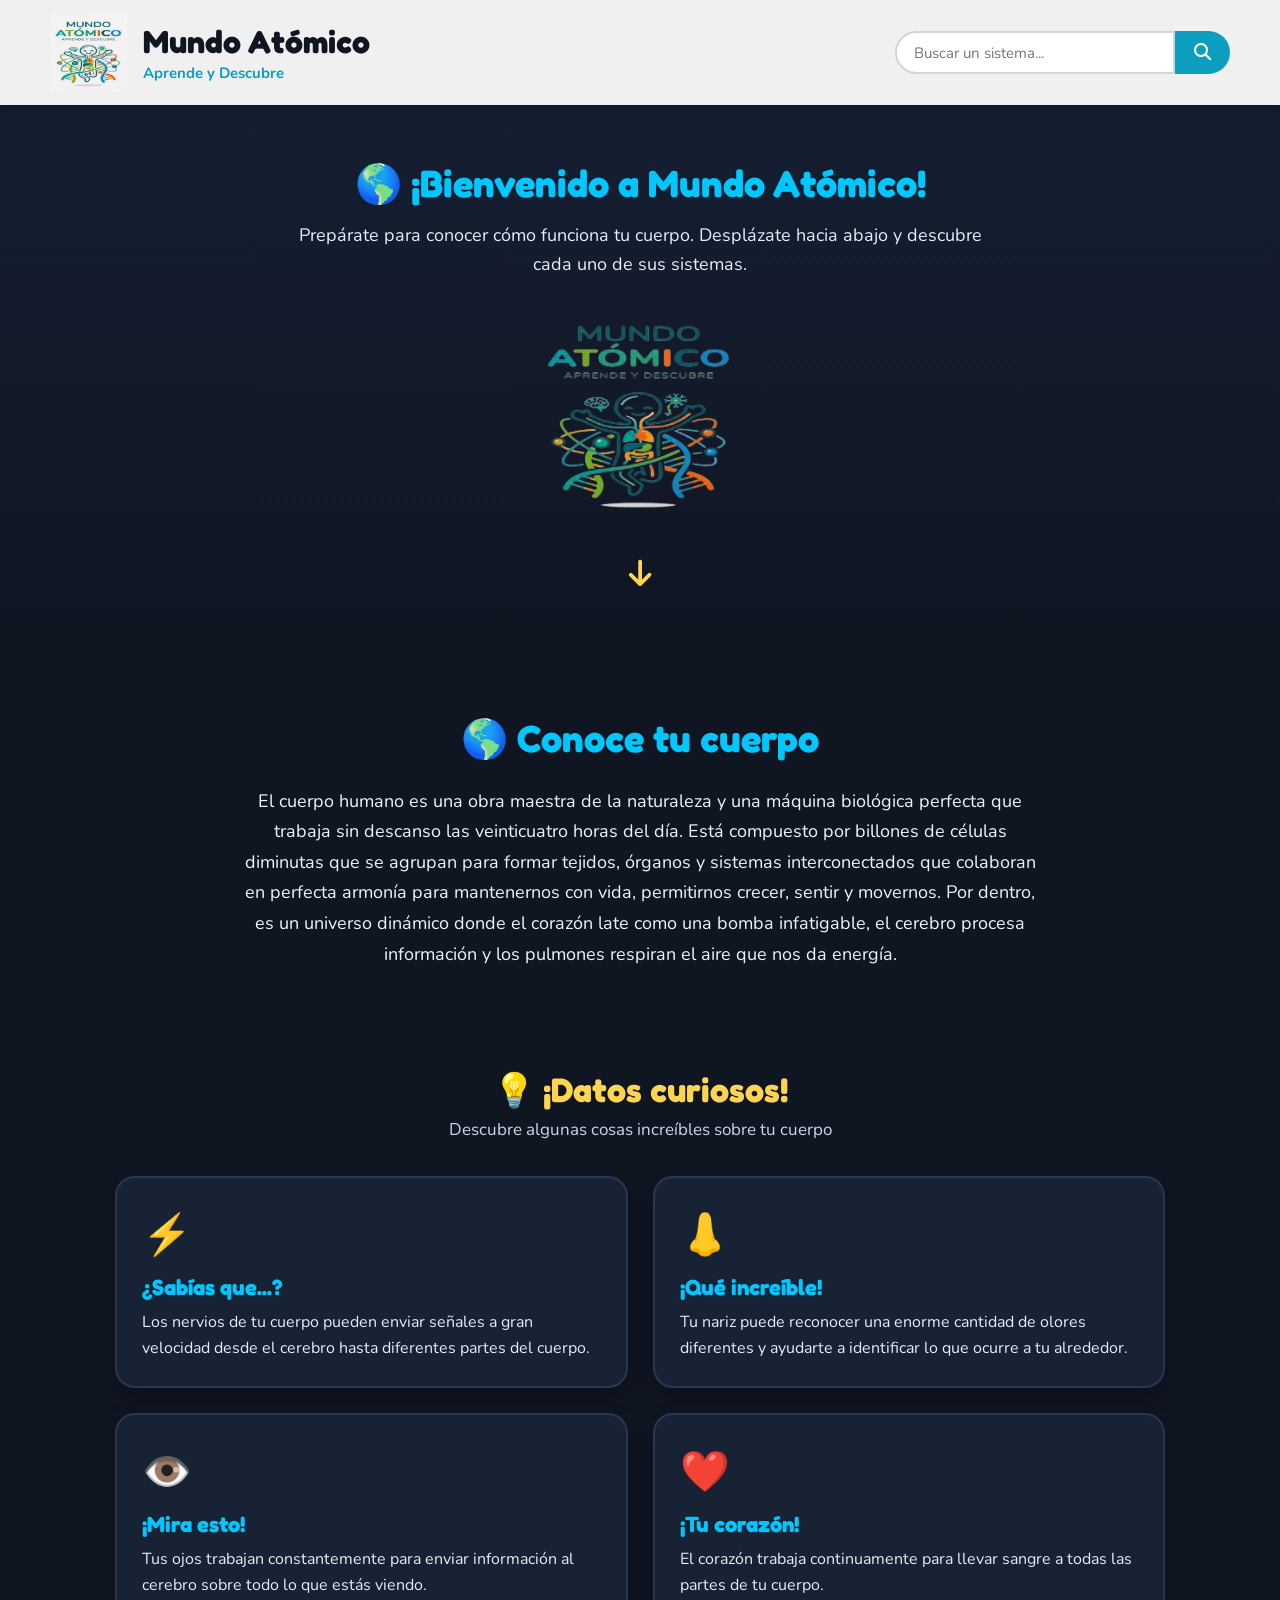
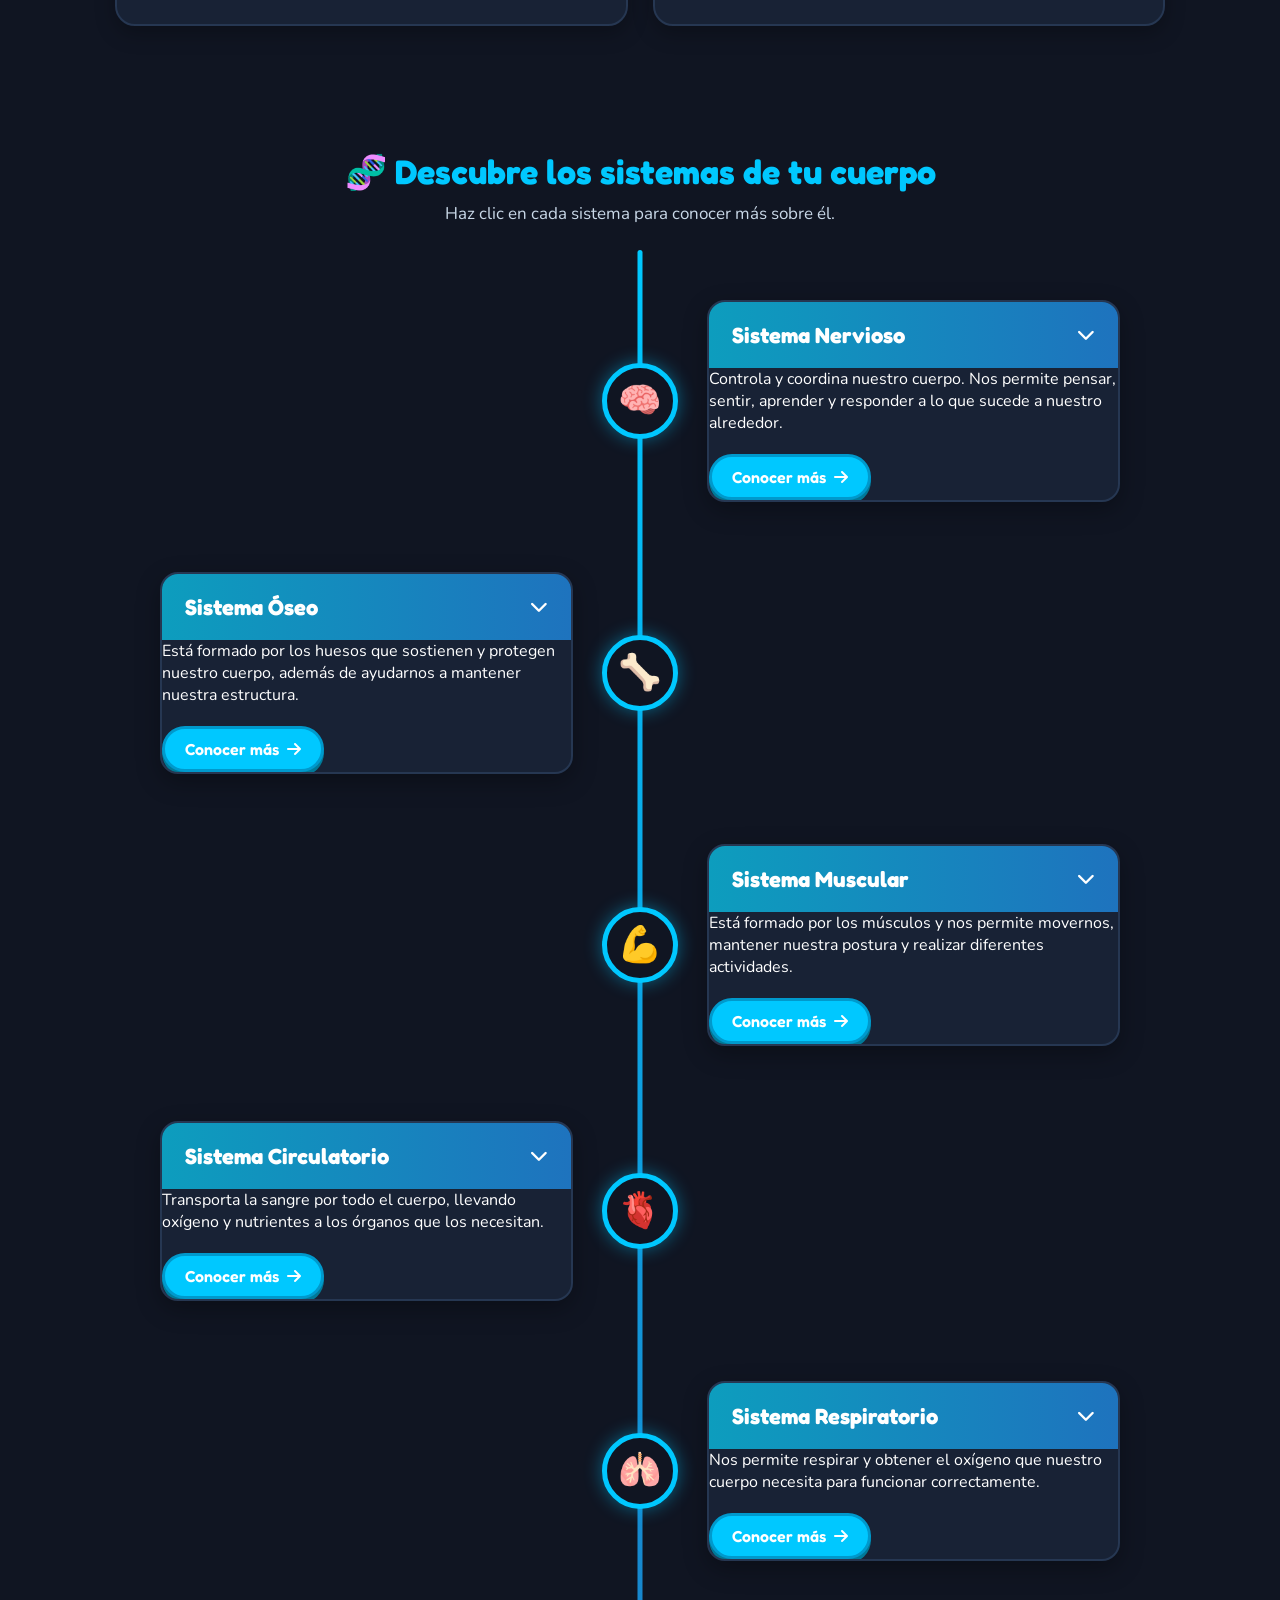
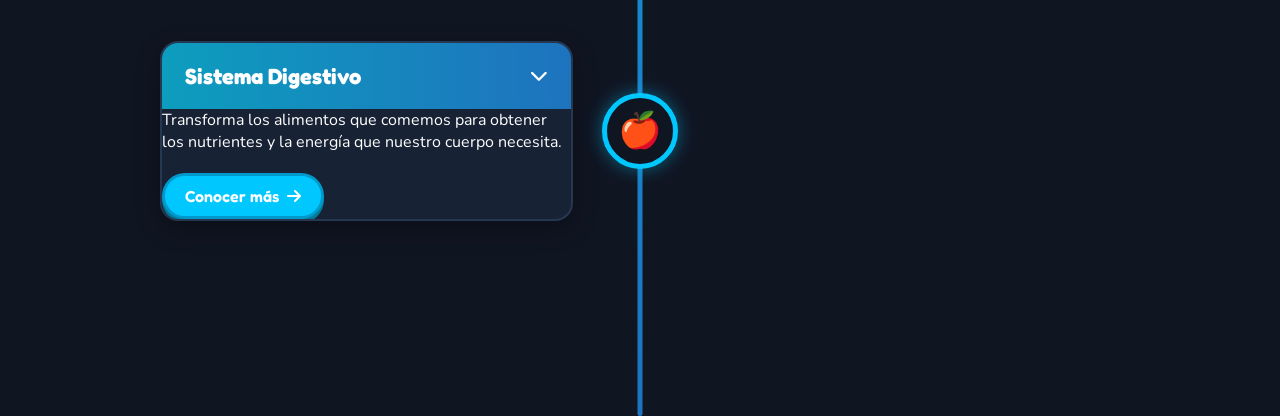
==== index.html @ d59345c0 "Add files via upload" ====
<!DOCTYPE html>
<html lang="es">

<head>

    <meta charset="UTF-8">

    <meta name="viewport" content="width=device-width, initial-scale=1.0">

    <title>Mundo Atómico</title>

    <link rel="stylesheet" href="index.css">

    <!-- Font Awesome -->
    <link rel="stylesheet"
        href="https://cdnjs.cloudflare.com/ajax/libs/font-awesome/6.5.2/css/all.min.css">

    <!-- Fuentes infantiles -->
    <link rel="preconnect" href="https://fonts.googleapis.com">
    <link rel="preconnect" href="https://fonts.gstatic.com" crossorigin>

    <link href="https://fonts.googleapis.com/css2?family=Fredoka:wght@400;500;600;700&family=Nunito:wght@400;500;600;700;800&display=swap"
        rel="stylesheet">

</head>


<body>


<!-- ================================================= -->
<!--                    HEADER                         -->
<!-- ================================================= -->

<header>

    <!-- Logo + título -->

    <div class="logo">

        <img
            src="Imagenes/Mundo Atomico Logo.jpeg"
            alt="Logo de Mundo Atómico"
        >

        <div class="titulo">

            <h1>Mundo Atómico</h1>

            <p>Aprende y Descubre</p>

        </div>

    </div>


    <!-- Buscador -->

    <div class="buscador">

        <input
            type="text"
            id="buscar"
            placeholder="Buscar un sistema..."
            onkeypress="if(event.key === 'Enter') buscarSistema()"
        >

        <button onclick="buscarSistema()">

            <i class="fa-solid fa-magnifying-glass"></i>

        </button>

    </div>

</header>



<!-- ================================= -->
<!--          BIENVENIDA               -->
<!-- ================================= -->

<section class="bienvenida">

    <h2>🌎 ¡Bienvenido a Mundo Atómico!</h2>

    <p>

        Prepárate para conocer cómo funciona tu cuerpo.
        Desplázate hacia abajo y descubre cada uno de sus sistemas.

    </p>


    <!-- Imagen de bienvenida -->

    <img
        src="Imagenes/Mundo_Atomico_Logo.png"
        alt="Ilustración del cuerpo humano"
        class="imagen-bienvenida"
    >


    <!-- Flecha -->

    <div class="flecha">

        <i class="fa-solid fa-arrow-down"></i>

    </div>

</section>



<!-- ================================================= -->
<!--                  DESCRIPCIÓN                      -->
<!-- ================================================= -->

<section class="descripcion">

    <h2>🌎 Conoce tu cuerpo</h2>

    <p>

        El cuerpo humano es una obra maestra de la naturaleza y una
        máquina biológica perfecta que trabaja sin descanso las
        veinticuatro horas del día.

        Está compuesto por billones de células diminutas que se agrupan
        para formar tejidos, órganos y sistemas interconectados que
        colaboran en perfecta armonía para mantenernos con vida,
        permitirnos crecer, sentir y movernos.

        Por dentro, es un universo dinámico donde el corazón late como
        una bomba infatigable, el cerebro procesa información y los
        pulmones respiran el aire que nos da energía.

    </p>

</section>



<!-- ================================================= -->
<!--                DATOS CURIOSOS                    -->
<!-- ================================================= -->

<section class="datos-curiosos">

    <h2>💡 ¡Datos curiosos!</h2>

    <p class="subtitulo-curiosidades">

        Descubre algunas cosas increíbles sobre tu cuerpo

    </p>


    <div class="contenedor-datos">


        <!-- DATO 1 -->

        <div class="dato">

            <div class="icono-dato">
                ⚡
            </div>

            <h3>¿Sabías que...?</h3>

            <p>

                Los nervios de tu cuerpo pueden enviar señales
                a gran velocidad desde el cerebro hasta diferentes
                partes del cuerpo.

            </p>

        </div>



        <!-- DATO 2 -->

        <div class="dato">

            <div class="icono-dato">
                👃
            </div>

            <h3>¡Qué increíble!</h3>

            <p>

                Tu nariz puede reconocer una enorme cantidad
                de olores diferentes y ayudarte a identificar
                lo que ocurre a tu alrededor.

            </p>

        </div>



        <!-- DATO 3 -->

        <div class="dato">

            <div class="icono-dato">
                👁️
            </div>

            <h3>¡Mira esto!</h3>

            <p>

                Tus ojos trabajan constantemente para enviar
                información al cerebro sobre todo lo que estás viendo.

            </p>

        </div>



        <!-- DATO 4 -->

        <div class="dato">

            <div class="icono-dato">
                ❤️
            </div>

            <h3>¡Tu corazón!</h3>

            <p>

                El corazón trabaja continuamente para llevar
                sangre a todas las partes de tu cuerpo.

            </p>

        </div>


    </div>

</section>



<!-- ================================================= -->
<!--                  LÍNEA DE TIEMPO                 -->
<!-- ================================================= -->

<section class="seccion-sistemas">

    <h2>🧬 Descubre los sistemas de tu cuerpo</h2>

    <p>

        Haz clic en cada sistema para conocer más sobre él.

    </p>

</section>



<main class="linea-tiempo">


    <!-- ================================================= -->
    <!--                 SISTEMA NERVIOSO                  -->
    <!-- ================================================= -->

    <section class="sistema">

        <div class="punto">

            🧠

        </div>


        <div class="tarjeta" onclick="expandirSistema(this)">

            <div class="encabezado">

                <h2>Sistema Nervioso</h2>

                <i class="fa-solid fa-chevron-down"></i>

            </div>


            <!-- ÚNICAMENTE DESCRIPCIÓN + BOTÓN -->

            <div class="contenido">

                <p>

                    Controla y coordina nuestro cuerpo.
                    Nos permite pensar, sentir, aprender y responder
                    a lo que sucede a nuestro alrededor.

                </p>


                <a
                    href="nervioso.html"
                    class="boton-sistema"
                    onclick="event.stopPropagation()"
                >

                    Conocer más

                    <i class="fa-solid fa-arrow-right"></i>

                </a>

            </div>

        </div>

    </section>



    <!-- ================================================= -->
    <!--                   SISTEMA ÓSEO                   -->
    <!-- ================================================= -->

    <section class="sistema">

        <div class="punto">

            🦴

        </div>


        <div class="tarjeta" onclick="expandirSistema(this)">

            <div class="encabezado">

                <h2>Sistema Óseo</h2>

                <i class="fa-solid fa-chevron-down"></i>

            </div>


            <!-- ÚNICAMENTE DESCRIPCIÓN + BOTÓN -->

            <div class="contenido">

                <p>

                    Está formado por los huesos que sostienen y protegen
                     nuestro cuerpo, además de ayudarnos a mantener nuestra estructura.

                </p>


                <a
                    href="oseo.html"
                    class="boton-sistema"
                    onclick="event.stopPropagation()"
                >

                    Conocer más

                    <i class="fa-solid fa-arrow-right"></i>

                </a>

            </div>

        </div>

    </section>



    <!-- ================================================= -->
    <!--                 SISTEMA MUSCULAR                 -->
    <!-- ================================================= -->

    <section class="sistema">

        <div class="punto">

            💪

        </div>


        <div class="tarjeta" onclick="expandirSistema(this)">

            <div class="encabezado">

                <h2>Sistema Muscular</h2>

                <i class="fa-solid fa-chevron-down"></i>

            </div>


            <!-- ÚNICAMENTE DESCRIPCIÓN + BOTÓN -->

            <div class="contenido">

                <p>

                    Está formado por los músculos y nos permite movernos, 
                    mantener nuestra postura y realizar diferentes actividades.

                </p>


                <a
                    href="muscular.html"
                    class="boton-sistema"
                    onclick="event.stopPropagation()"
                >

                    Conocer más

                    <i class="fa-solid fa-arrow-right"></i>

                </a>

            </div>

        </div>

    </section>



    <!-- ================================================= -->
    <!--                 SISTEMA CIRCULATORIO             -->
    <!-- ================================================= -->

    <section class="sistema">

        <div class="punto">

            🫀

        </div>


        <div class="tarjeta" onclick="expandirSistema(this)">

            <div class="encabezado">

                <h2>Sistema Circulatorio</h2>

                <i class="fa-solid fa-chevron-down"></i>

            </div>


            <!-- ÚNICAMENTE DESCRIPCIÓN + BOTÓN -->

            <div class="contenido">

                <p>

                    Transporta la sangre por todo el cuerpo, 
                    llevando oxígeno y nutrientes a los órganos que los necesitan.

                </p>


                <a
                    href="circulatorio.html"
                    class="boton-sistema"
                    onclick="event.stopPropagation()"
                >

                    Conocer más

                    <i class="fa-solid fa-arrow-right"></i>

                </a>

            </div>

        </div>

    </section>



    <!-- ================================================= -->
    <!--                 SISTEMA RESPIRATORIO              -->
    <!-- ================================================= -->

    <section class="sistema">

        <div class="punto">

            🫁

        </div>


        <div class="tarjeta" onclick="expandirSistema(this)">

            <div class="encabezado">

                <h2>Sistema Respiratorio</h2>

                <i class="fa-solid fa-chevron-down"></i>

            </div>


            <!-- ÚNICAMENTE DESCRIPCIÓN + BOTÓN -->

            <div class="contenido">

                <p>

                    Nos permite respirar y obtener el oxígeno
                    que nuestro cuerpo necesita para funcionar
                    correctamente.

                </p>


                <a
                    href="respiratorio.html"
                    class="boton-sistema"
                    onclick="event.stopPropagation()"
                >

                    Conocer más

                    <i class="fa-solid fa-arrow-right"></i>

                </a>

            </div>

        </div>

    </section>



    <!-- ================================================= -->
    <!--                  SISTEMA DIGESTIVO                -->
    <!-- ================================================= -->

    <section class="sistema">

        <div class="punto">

            🍎

        </div>


        <div class="tarjeta" onclick="expandirSistema(this)">

            <div class="encabezado">

                <h2>Sistema Digestivo</h2>

                <i class="fa-solid fa-chevron-down"></i>

            </div>


            <!-- ÚNICAMENTE DESCRIPCIÓN + BOTÓN -->

            <div class="contenido">

                <p>

                    Transforma los alimentos que comemos para obtener
                    los nutrientes y la energía que nuestro cuerpo necesita.

                </p>


                <a
                    href="digestivo.html"
                    class="boton-sistema"
                    onclick="event.stopPropagation()"
                >

                    Conocer más

                    <i class="fa-solid fa-arrow-right"></i>

                </a>

            </div>

        </div>

    </section>


</main>



<!-- ================================================= -->
<!--                  JAVASCRIPT                      -->
<!-- ================================================= -->

<script src="Expandir.js"></script>

<script src="Buscador.js"></script>


</body>

</html>
---- index.css ----
/* =========================================
        CONFIGURACIÓN GENERAL
========================================= */

*{
    margin: 0;
    padding: 0;
    box-sizing: border-box;

    font-family: 'Nunito', sans-serif;
}


html{
    scroll-behavior: smooth;
}


body{

    background: #101522;

    color: white;

}


/* =========================================
                HEADER
========================================= */

header{

    width: 100%;

    height: 105px;

    background: #F0F0F0;

    display: flex;

    align-items: center;

    justify-content: space-between;

    padding: 10px 50px;

    box-shadow:
        0 4px 18px rgba(0,0,0,.3);

    position: sticky;

    top: 0;

    z-index: 1000;

}


/* =========================================
             LOGO + TÍTULO
========================================= */

.logo{

    display: flex;

    align-items: center;

}


.logo img{

    width: 78px;

    height: 78px;

    object-fit: contain;

    margin-right: 15px;

}


.titulo h1{

    font-family: 'Fredoka', sans-serif;

    color: #101522;

    font-size: 32px;

}


.titulo p{

    font-family: 'Nunito', sans-serif;

    color: #0D9DBE;

    font-size: 15px;

    font-weight: 700;

    margin-top: 2px;

}


/* =========================================
                BUSCADOR
========================================= */

.buscador{

    display: flex;

    align-items: center;

}


.buscador input{

    width: 280px;

    height: 43px;

    border: 2px solid #D5D5D5;

    outline: none;

    padding: 0 17px;

    font-size: 15px;

    border-radius: 25px 0 0 25px;

    font-family: 'Nunito', sans-serif;

}


.buscador input:focus{

    border-color: #0D9DBE;

}


.buscador button{

    width: 55px;

    height: 43px;

    border: none;

    background: #0D9DBE;

    color: white;

    font-size: 17px;

    border-radius: 0 25px 25px 0;

    cursor: pointer;

    transition: .3s;

}


.buscador button:hover{

    background: #1E73BE;

}


/* =========================================
               DESCRIPCIÓN
========================================= */

.descripcion{

    max-width: 950px;

    margin: 0 auto;

    padding: 75px 25px 55px;

    text-align: center;

}


.descripcion h2{

    font-family: 'Fredoka', sans-serif;

    color: #00C8FF;

    font-size: 38px;

    margin-bottom: 25px;

}


.descripcion p{

    max-width: 800px;

    margin: 0 auto 15px;

    color: #E8F7FF;

    font-size: 18px;

    line-height: 1.7;

}

/* =========================================
              BIENVENIDA
========================================= */

.bienvenida{

    text-align: center;

    padding: 55px 20px 45px;

    background: linear-gradient(
        180deg,
        #151F32,
        #101522
    );

}


.bienvenida h2{

    font-family: 'Fredoka', sans-serif;

    color: #00C8FF;

    font-size: 38px;

    margin-bottom: 15px;

}


.bienvenida p{

    max-width: 700px;

    margin: 0 auto;

    color: #E5EDF5;

    font-size: 18px;

    line-height: 1.6;

}

.imagen-bienvenida{

    display: block;

    width: 280px;
    height: 220px;

    object-fit: contain;

    margin: 25px auto 10px;

    border-radius: 20px;

    transition: .3s;
}


.imagen-bienvenida:hover{

    transform: scale(1.05);

}


/* Flecha */

.flecha{

    margin-top: 30px;

    color: #FFD54F;

    font-size: 30px;

    animation: bajarFlecha 1.5s infinite;

}


@keyframes bajarFlecha{

    0%{

        transform: translateY(0);

        opacity: 1;

    }

    50%{

        transform: translateY(12px);

        opacity: .6;

    }

    100%{

        transform: translateY(0);

        opacity: 1;

    }

}

/* =========================================
             DATOS CURIOSOS
========================================= */

.datos-curiosos{

    max-width: 1100px;

    margin: 0 auto;

    padding: 30px 25px 80px;

    text-align: center;

}


.datos-curiosos h2{

    font-family: 'Fredoka', sans-serif;

    font-size: 34px;

    color: #FFD54F;

}


.subtitulo-curiosidades{

    color: #C9D8E8;

    font-size: 17px;

    margin-top: 8px;

    margin-bottom: 35px;

}


/* =========================================
            CONTENEDOR DATOS
========================================= */

.contenedor-datos{

    display: grid;

    grid-template-columns: repeat(2, 1fr);

    gap: 25px;

}


/* =========================================
                DATO
========================================= */

.dato{

    position: relative;

    background: #182235;

    border: 2px solid #263752;

    border-radius: 20px;

    padding: 30px 25px 25px;

    text-align: left;

    box-shadow:
        0 8px 20px rgba(0,0,0,.25);

    transition: .3s;

}


.dato:hover{

    transform: translateY(-7px);

    border-color: #00C8FF;

    box-shadow:
        0 12px 25px rgba(0,200,255,.18);

}


/* =========================================
              ICONO DEL DATO
========================================= */

.icono-dato{

    font-size: 40px;

    margin-bottom: 12px;

}


.dato h3{

    font-family: 'Fredoka', sans-serif;

    color: #00C8FF;

    font-size: 22px;

    margin-bottom: 10px;

}


.dato p{

    color: #E5EDF5;

    line-height: 1.6;

    font-size: 16px;

}


/* =========================================
           PRESENTACIÓN SISTEMAS
========================================= */

.seccion-sistemas{

    text-align: center;

    padding: 45px 20px 25px;

}


.seccion-sistemas h2{

    font-family: 'Fredoka', sans-serif;

    color: #00C8FF;

    font-size: 34px;

    margin-bottom: 10px;

}


.seccion-sistemas p{

    color: #C9D8E8;

    font-size: 17px;

}


/* =========================================
             LÍNEA DE TIEMPO
========================================= */

.linea-tiempo{

    position: relative;

    width: 100%;

    max-width: 1000px;

    margin: auto;

    padding: 50px 20px 120px;

}


/* Línea central */

.linea-tiempo::before{

    content: "";

    position: absolute;

    top: 0;

    bottom: 0;

    left: 50%;

    width: 5px;

    background: linear-gradient(
        #00C8FF,
        #1E73BE
    );

    transform: translateX(-50%);

    border-radius: 10px;

}


/* =========================================
                 SISTEMA
========================================= */

.sistema{

    position: relative;

    width: 100%;

    min-height: 190px;

    display: flex;

    align-items: center;

    margin-bottom: 70px;

}


/* =========================================
                 PUNTO
========================================= */

.punto{

    position: absolute;

    left: 50%;

    transform: translateX(-50%);

    width: 76px;

    height: 76px;

    background: #101522;

    border: 5px solid #00C8FF;

    border-radius: 50%;

    display: flex;

    justify-content: center;

    align-items: center;

    font-size: 35px;

    z-index: 5;

    box-shadow:
        0 0 18px rgba(0,200,255,.45);

    transition: .3s;

}


.punto:hover{

    transform:
        translateX(-50%)
        scale(1.12);

}


/* =========================================
                 TARJETAS
========================================= */

.tarjeta{

    width: 43%;

    margin-left: auto;

    background: #182235;

    border: 2px solid #263752;

    border-radius: 18px;

    overflow: hidden;

    cursor: pointer;

    box-shadow:
        0 8px 25px rgba(0,0,0,.3);

    transition: .35s;

}


.sistema:nth-child(even) .tarjeta{

    margin-left: 0;

    margin-right: auto;

}


.tarjeta:hover{

    transform: scale(1.04);

    border-color: #00C8FF;

    box-shadow:
        0 10px 30px rgba(0,200,255,.2);

}


/* =========================================
              ENCABEZADO TARJETA
========================================= */

.encabezado{

    display: flex;

    align-items: center;

    justify-content: space-between;

    padding: 20px 23px;

    background: linear-gradient(
        90deg,
        #0D9DBE,
        #1E73BE
    );

    color: white;

}


.encabezado h2{

    font-family: 'Fredoka', sans-serif;

    font-size: 22px;

}


.encabezado i{

    font-size: 18px;

    transition: .3s;

}


.tarjeta:hover .encabezado i{

    transform: translate(3px,-3px);

}


/* =========================================
              VISTA PREVIA
========================================= */

.vista-previa{

    padding: 22px;

}


.vista-previa p{

    color: #E5EDF5;

    line-height: 1.6;

    margin-bottom: 15px;

}


.vista-previa span{

    color: #00C8FF;

    font-size: 14px;

    font-weight: 800;

}


/* =========================================
                  MODAL
========================================= */

.modal{

    position: fixed;

    top: 0;

    left: 0;

    width: 100%;

    height: 100%;

    background: rgba(0,0,0,.75);

    display: flex;

    justify-content: center;

    align-items: center;

    padding: 25px;

    opacity: 0;

    visibility: hidden;

    transition:
        opacity .3s ease,
        visibility .3s ease;

    z-index: 2000;

}


.modal.activo{

    opacity: 1;

    visibility: visible;

}


/* =========================================
             CONTENIDO MODAL
========================================= */

.modal-contenido{

    position: relative;

    width: 90%;

    max-width: 900px;

    max-height: 90vh;

    background: #182235;

    border: 2px solid #00C8FF;

    border-radius: 22px;

    overflow-y: auto;

    box-shadow:
        0 20px 70px rgba(0,0,0,.6);

    transform: scale(.8);

    transition: transform .3s ease;

}


.modal.activo .modal-contenido{

    transform: scale(1);

}


/* =========================================
              TÍTULO MODAL
========================================= */

.modal-titulo{

    display: flex;

    align-items: center;

    gap: 15px;

    padding: 23px 30px;

    background: linear-gradient(
        90deg,
        #0D9DBE,
        #1E73BE
    );

    color: white;

    position: sticky;

    top: 0;

    z-index: 2;

}


.modal-icono{

    font-size: 38px;

}


.modal-titulo h2{

    font-family: 'Fredoka', sans-serif;

    font-size: 28px;

}


/* =========================================
                CERRAR
========================================= */

.cerrar{

    position: absolute;

    right: 18px;

    top: 16px;

    width: 40px;

    height: 40px;

    border: none;

    border-radius: 50%;

    background: rgba(255,255,255,.18);

    color: white;

    font-size: 19px;

    cursor: pointer;

    z-index: 5;

    transition: .3s;

}


.cerrar:hover{

    background: rgba(255,255,255,.35);

    transform: rotate(90deg);

}


/* =========================================
              CUERPO MODAL
========================================= */

.modal-cuerpo{

    padding: 30px;

}


.modal-cuerpo h3{

    font-family: 'Fredoka', sans-serif;

    color: #00C8FF;

    font-size: 23px;

    margin-bottom: 12px;

}


.modal-cuerpo p{

    color: #E5EDF5;

    font-size: 17px;

    line-height: 1.7;

    margin-bottom: 25px;

}


/* =========================================
                  IMAGEN
========================================= */

.imagen-sistema{

    width: 100%;

    min-height: 230px;

    background: #101522;

    border: 2px dashed #31506D;

    border-radius: 15px;

    display: flex;

    justify-content: center;

    align-items: center;

    margin: 20px 0 30px;

    color: #00C8FF;

    font-size: 18px;

    font-weight: 700;

}


.imagen-sistema img{

    max-width: 100%;

    max-height: 400px;

    object-fit: contain;

    border-radius: 12px;

}


/* =========================================
                   VIDEO
========================================= */

.video-sistema{

    width: 100%;

    min-height: 280px;

    background: #101522;

    border: 2px dashed #31506D;

    border-radius: 15px;

    display: flex;

    justify-content: center;

    align-items: center;

    margin: 20px 0 30px;

    color: #00C8FF;

    font-size: 18px;

    font-weight: 700;

    overflow: hidden;

}


.video-sistema video{

    width: 100%;

    max-height: 500px;

    border-radius: 15px;

}


/* =========================================
                   JUEGO
========================================= */

.juego-sistema{

    width: 100%;

    min-height: 180px;

    background: #101522;

    border: 2px dashed #31506D;

    border-radius: 15px;

    display: flex;

    justify-content: center;

    align-items: center;

    margin: 20px 0 30px;

    color: #FFD54F;

    font-size: 20px;

    font-weight: 700;

}


/* =========================================
                  BOTÓN
========================================= */

.boton{

    width: 100%;

    padding: 16px;

    border: none;

    border-radius: 30px;

    background: #0D9DBE;

    color: white;

    font-size: 17px;

    font-family: 'Fredoka', sans-serif;

    cursor: pointer;

    transition: .3s;

}


.boton:hover{

    background: #1E73BE;

    transform: translateY(-2px);

}


/* =========================================
                 RESPONSIVE
========================================= */

@media(max-width: 800px){

    header{

        height: auto;

        min-height: 100px;

        padding: 12px 20px;

        flex-direction: column;

        gap: 12px;

    }


    .logo img{

        width: 60px;

        height: 60px;

    }


    .titulo h1{

        font-size: 25px;

    }


    .buscador{

        width: 100%;

    }


    .buscador input{

        width: 100%;

    }


    .contenedor-datos{

        grid-template-columns: 1fr;

    }


    .linea-tiempo::before{

        left: 35px;

    }


    .sistema{

        justify-content: flex-start;

        padding-left: 80px;

    }


    .punto{

        left: 35px;

    }


    .tarjeta{

        width: 100%;

        margin: 0 !important;

    }


    .modal{

        padding: 12px;

    }


    .modal-contenido{

        width: 100%;

        max-height: 94vh;

        border-radius: 17px;

    }


    .modal-titulo{

        padding: 20px;

    }


    .modal-titulo h2{

        font-size: 22px;

        padding-right: 35px;

    }


    .modal-cuerpo{

        padding: 20px;

    }

}

/* =========================================
        IMÁGENES DE LOS SISTEMAS
========================================= */

.imagen-sistema {

    width: 100%;

    height: 180px;

    margin: 20px 0;

    padding: 10px;

    background: #1E2A3D;

    border: 3px solid #00C8FF;

    border-radius: 20px;

    display: flex;

    align-items: center;

    justify-content: center;

    overflow: hidden;

}


.imagen-sistema img {

    width: 100%;

    height: 100%;

    object-fit: contain;

    border-radius: 12px;

    transition: transform .3s ease;

}


.imagen-sistema:hover img {

    transform: scale(1.05);

}

/* =========================================
        BOTÓN "CONOCER MÁS"
========================================= */

.boton-sistema {
    display: inline-flex;
    align-items: center;
    justify-content: center;
    gap: 8px;

    margin-top: 20px;
    padding: 10px 20px;

    background: #00C8FF;
    color: white !important;

    font-family: 'Fredoka', sans-serif;
    font-size: 16px;
    font-weight: 600;

    text-decoration: none !important;

    border-radius: 25px;
    border: 3px solid #0099CC;

    box-shadow: 0 4px 0 #007A99;

    transition: all 0.2s ease;
}


/* Al pasar el mouse */

.boton-sistema:hover {
    background: #FFD54F;
    color: #172033 !important;

    border-color: #E0A900;

    transform: translateY(-3px);

    box-shadow: 0 7px 0 #B88600;
}


/* Flecha */

.boton-sistema i {
    transition: transform 0.2s ease;
}


/* Movimiento de la flecha */

.boton-sistema:hover i {
    transform: translateX(5px);
}


/* Al hacer clic */

.boton-sistema:active {
    transform: translateY(1px);

    box-shadow: 0 2px 0 #B88600;
}
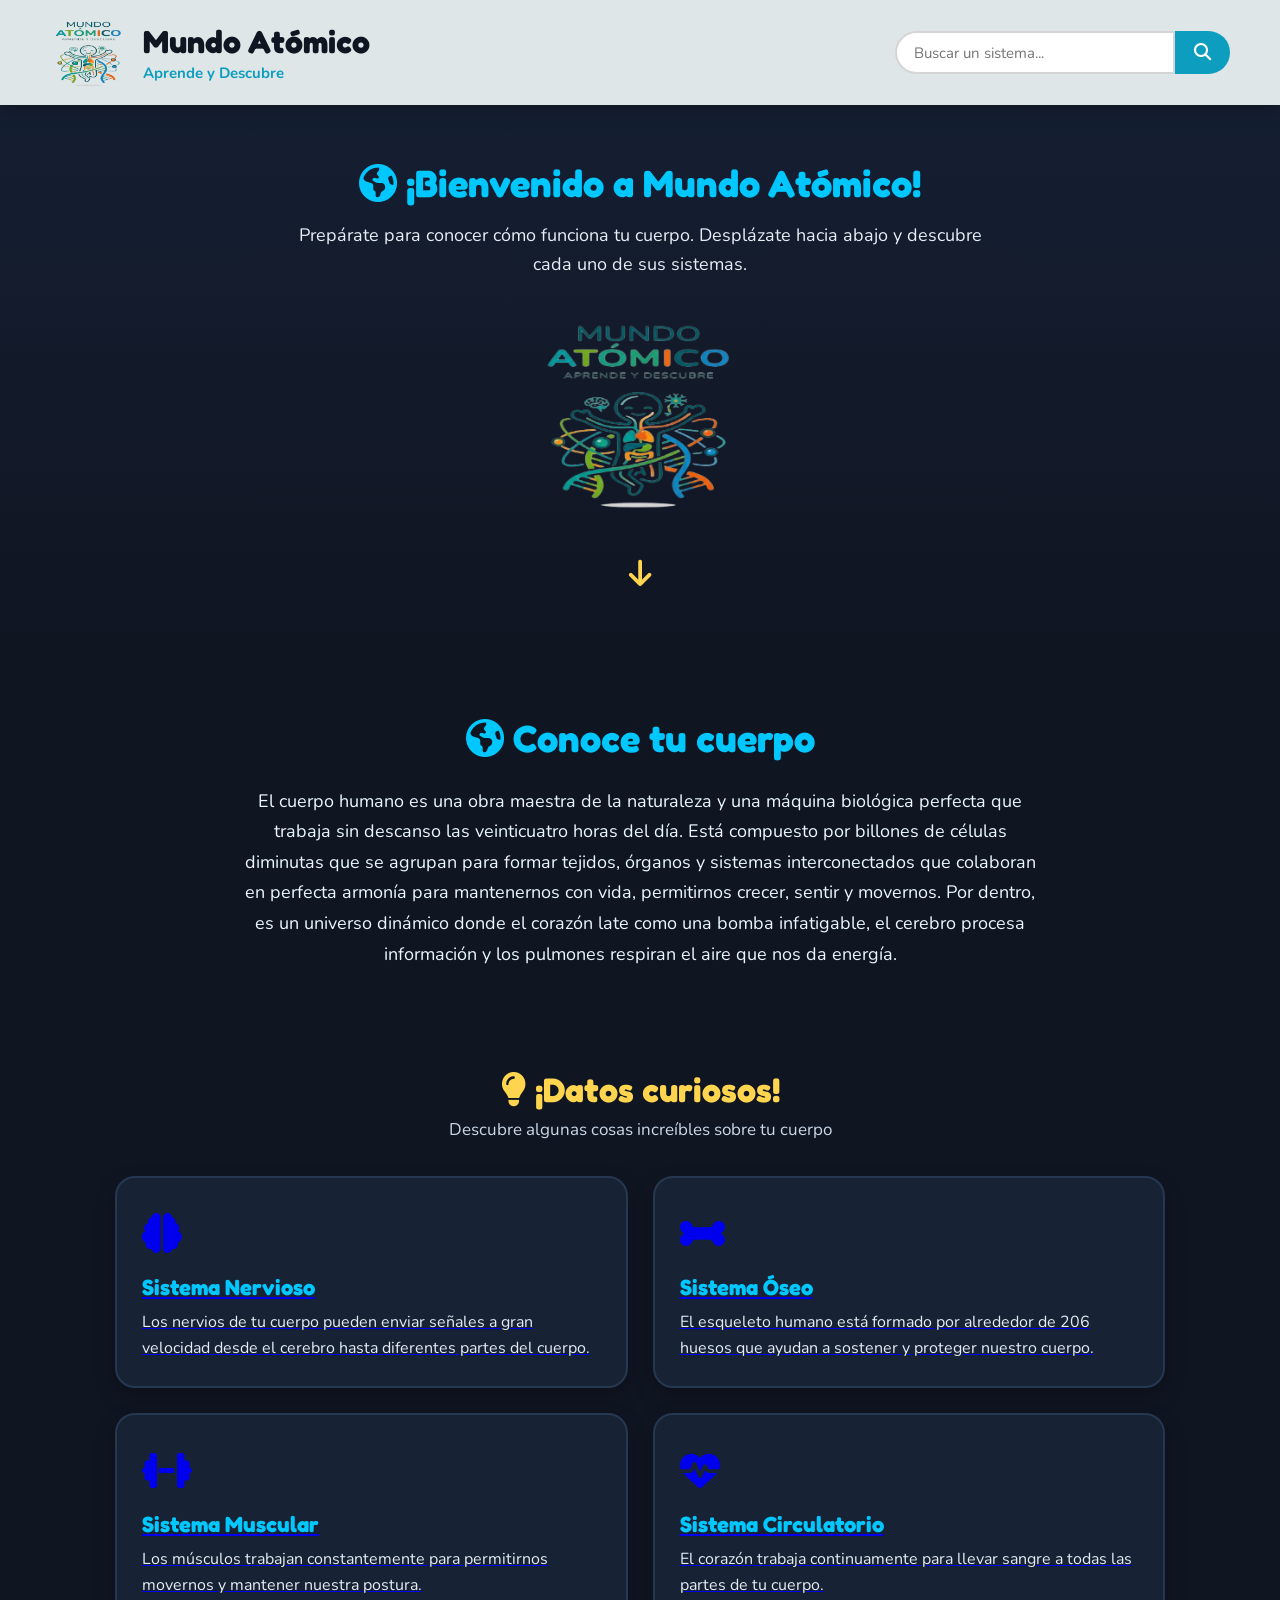
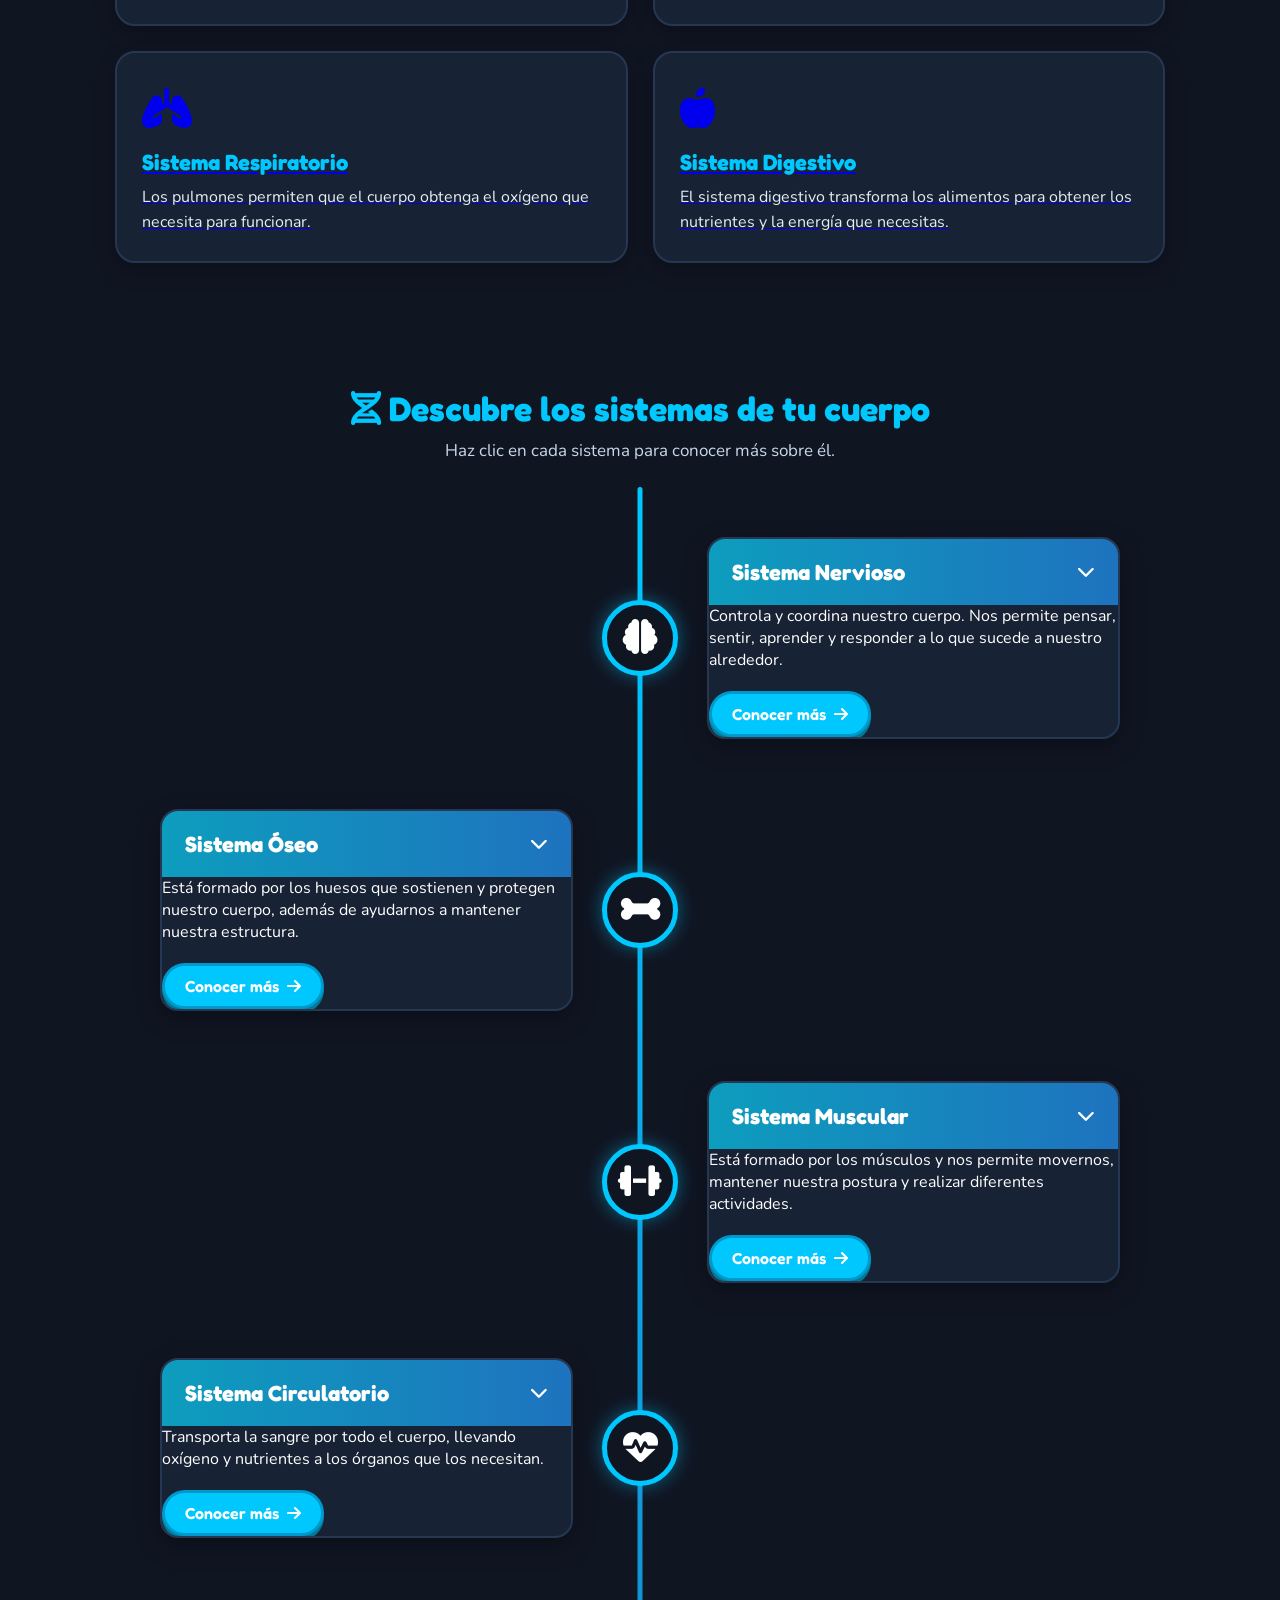
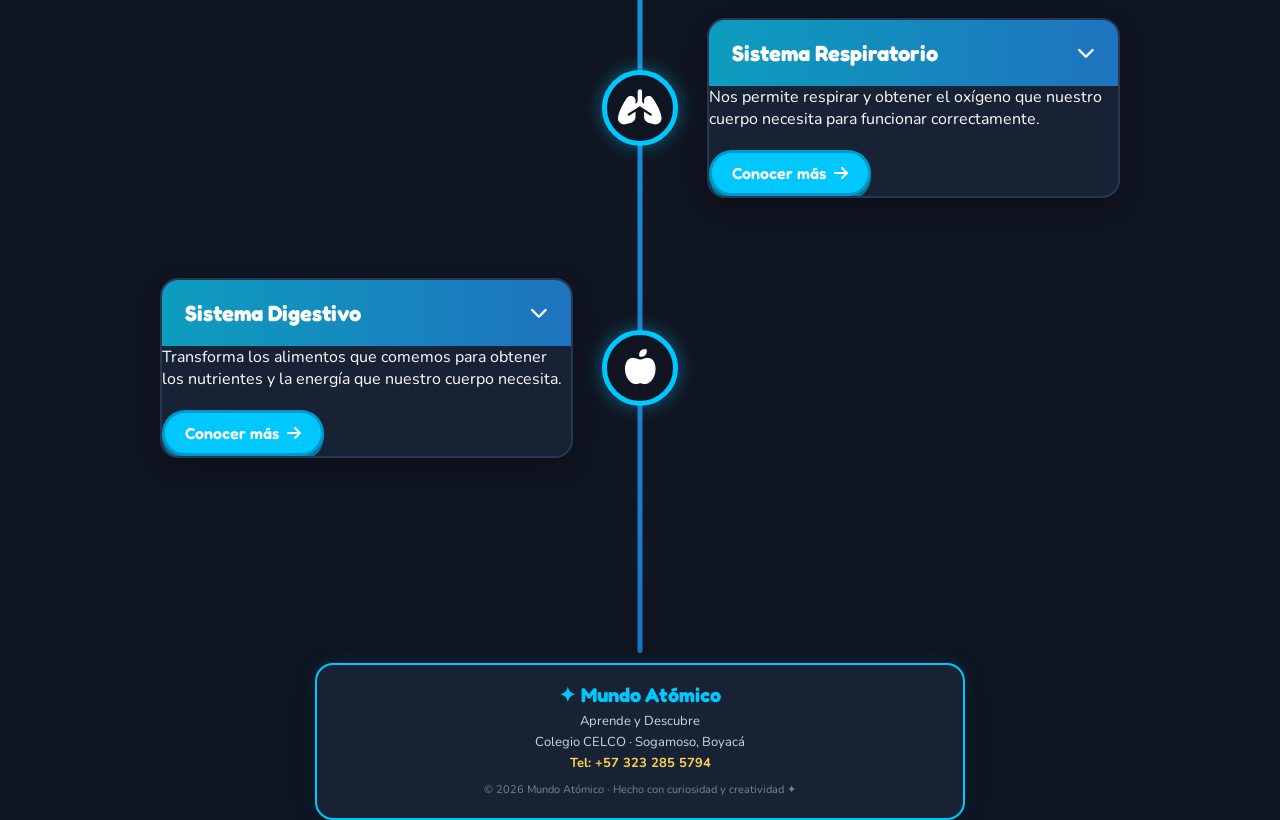
==== commit 3101e842: "Add files via upload" ====
--- a/index.html
+++ b/index.html
@@ -19,7 +19,8 @@
     <link rel="preconnect" href="https://fonts.googleapis.com">
     <link rel="preconnect" href="https://fonts.gstatic.com" crossorigin>
 
-    <link href="https://fonts.googleapis.com/css2?family=Fredoka:wght@400;500;600;700&family=Nunito:wght@400;500;600;700;800&display=swap"
+    <link
+        href="https://fonts.googleapis.com/css2?family=Fredoka:wght@400;500;600;700&family=Nunito:wght@400;500;600;700;800&display=swap"
         rel="stylesheet">
 
 </head>
@@ -39,7 +40,7 @@
     <div class="logo">
 
         <img
-            src="Imagenes/Mundo Atomico Logo.jpeg"
+            src="Imagenes/Mundo_Atomico_Logo.png"
             alt="Logo de Mundo Atómico"
         >
 
@@ -83,7 +84,10 @@
 
 <section class="bienvenida">
 
-    <h2>🌎 ¡Bienvenido a Mundo Atómico!</h2>
+    <h2>
+        <i class="fa-solid fa-earth-americas"></i>
+        ¡Bienvenido a Mundo Atómico!
+    </h2>
 
     <p>
 
@@ -106,7 +110,9 @@
 
     <div class="flecha">
 
-        <i class="fa-solid fa-arrow-down"></i>
+        <a href="#destino" class="flecha">
+            <i class="fa-solid fa-arrow-down"></i>
+        </a>
 
     </div>
 
@@ -120,7 +126,10 @@
 
 <section class="descripcion">
 
-    <h2>🌎 Conoce tu cuerpo</h2>
+    <h2>
+        <i class="fa-solid fa-earth-americas"></i>
+        Conoce tu cuerpo
+    </h2>
 
     <p>
 
@@ -149,7 +158,10 @@
 
 <section class="datos-curiosos">
 
-    <h2>💡 ¡Datos curiosos!</h2>
+    <h2>
+        <i class="fa-solid fa-lightbulb"></i>
+        ¡Datos curiosos!
+    </h2>
 
     <p class="subtitulo-curiosidades">
 
@@ -161,15 +173,17 @@
     <div class="contenedor-datos">
 
 
-        <!-- DATO 1 -->
-
-        <div class="dato">
+        <!-- SISTEMA NERVIOSO -->
+
+        <a href="nervioso.html" class="dato">
 
             <div class="icono-dato">
-                ⚡
-            </div>
-
-            <h3>¿Sabías que...?</h3>
+
+                <i class="fa-solid fa-brain"></i>
+
+            </div>
+
+            <h3>Sistema Nervioso</h3>
 
             <p>
 
@@ -179,62 +193,68 @@
 
             </p>
 
-        </div>
-
-
-
-        <!-- DATO 2 -->
-
-        <div class="dato">
+        </a>
+
+
+
+        <!-- SISTEMA ÓSEO -->
+
+        <a href="oseo.html" class="dato">
 
             <div class="icono-dato">
-                👃
-            </div>
-
-            <h3>¡Qué increíble!</h3>
+
+                <i class="fa-solid fa-bone"></i>
+
+            </div>
+
+            <h3>Sistema Óseo</h3>
 
             <p>
 
-                Tu nariz puede reconocer una enorme cantidad
-                de olores diferentes y ayudarte a identificar
-                lo que ocurre a tu alrededor.
+                El esqueleto humano está formado por alrededor
+                de 206 huesos que ayudan a sostener y proteger
+                nuestro cuerpo.
 
             </p>
 
-        </div>
-
-
-
-        <!-- DATO 3 -->
-
-        <div class="dato">
+        </a>
+
+
+
+        <!-- SISTEMA MUSCULAR -->
+
+        <a href="muscular.html" class="dato">
 
             <div class="icono-dato">
-                👁️
-            </div>
-
-            <h3>¡Mira esto!</h3>
+
+                <i class="fa-solid fa-dumbbell"></i>
+
+            </div>
+
+            <h3>Sistema Muscular</h3>
 
             <p>
 
-                Tus ojos trabajan constantemente para enviar
-                información al cerebro sobre todo lo que estás viendo.
+                Los músculos trabajan constantemente para permitirnos
+                movernos y mantener nuestra postura.
 
             </p>
 
-        </div>
-
-
-
-        <!-- DATO 4 -->
-
-        <div class="dato">
+        </a>
+
+
+
+        <!-- SISTEMA CIRCULATORIO -->
+
+        <a href="circulatorio.html" class="dato">
 
             <div class="icono-dato">
-                ❤️
-            </div>
-
-            <h3>¡Tu corazón!</h3>
+
+                <i class="fa-solid fa-heart-pulse"></i>
+
+            </div>
+
+            <h3>Sistema Circulatorio</h3>
 
             <p>
 
@@ -243,7 +263,53 @@
 
             </p>
 
-        </div>
+        </a>
+
+
+
+        <!-- SISTEMA RESPIRATORIO -->
+
+        <a href="respiratorio.html" class="dato">
+
+            <div class="icono-dato">
+
+                <i class="fa-solid fa-lungs"></i>
+
+            </div>
+
+            <h3>Sistema Respiratorio</h3>
+
+            <p>
+
+                Los pulmones permiten que el cuerpo obtenga
+                el oxígeno que necesita para funcionar.
+
+            </p>
+
+        </a>
+
+
+
+        <!-- SISTEMA DIGESTIVO -->
+
+        <a href="digestivo.html" class="dato">
+
+            <div class="icono-dato">
+
+                <i class="fa-solid fa-apple-whole"></i>
+
+            </div>
+
+            <h3>Sistema Digestivo</h3>
+
+            <p>
+
+                El sistema digestivo transforma los alimentos
+                para obtener los nutrientes y la energía que necesitas.
+
+            </p>
+
+        </a>
 
 
     </div>
@@ -253,12 +319,25 @@
 
 
 <!-- ================================================= -->
+<!--                  SECCIÓN DESTINO                  -->
+<!-- ================================================= -->
+
+<div id="destino">
+
+</div>
+
+
+
+<!-- ================================================= -->
 <!--                  LÍNEA DE TIEMPO                 -->
 <!-- ================================================= -->
 
 <section class="seccion-sistemas">
 
-    <h2>🧬 Descubre los sistemas de tu cuerpo</h2>
+    <h2>
+        <i class="fa-solid fa-dna"></i>
+        Descubre los sistemas de tu cuerpo
+    </h2>
 
     <p>
 
@@ -281,7 +360,7 @@
 
         <div class="punto">
 
-            🧠
+            <i class="fa-solid fa-brain"></i>
 
         </div>
 
@@ -338,7 +417,7 @@
 
         <div class="punto">
 
-            🦴
+            <i class="fa-solid fa-bone"></i>
 
         </div>
 
@@ -361,7 +440,7 @@
                 <p>
 
                     Está formado por los huesos que sostienen y protegen
-                     nuestro cuerpo, además de ayudarnos a mantener nuestra estructura.
+                    nuestro cuerpo, además de ayudarnos a mantener nuestra estructura.
 
                 </p>
 
@@ -394,7 +473,7 @@
 
         <div class="punto">
 
-            💪
+            <i class="fa-solid fa-dumbbell"></i>
 
         </div>
 
@@ -416,7 +495,7 @@
 
                 <p>
 
-                    Está formado por los músculos y nos permite movernos, 
+                    Está formado por los músculos y nos permite movernos,
                     mantener nuestra postura y realizar diferentes actividades.
 
                 </p>
@@ -450,7 +529,7 @@
 
         <div class="punto">
 
-            🫀
+            <i class="fa-solid fa-heart-pulse"></i>
 
         </div>
 
@@ -472,7 +551,7 @@
 
                 <p>
 
-                    Transporta la sangre por todo el cuerpo, 
+                    Transporta la sangre por todo el cuerpo,
                     llevando oxígeno y nutrientes a los órganos que los necesitan.
 
                 </p>
@@ -506,7 +585,7 @@
 
         <div class="punto">
 
-            🫁
+            <i class="fa-solid fa-lungs"></i>
 
         </div>
 
@@ -563,7 +642,7 @@
 
         <div class="punto">
 
-            🍎
+            <i class="fa-solid fa-apple-whole"></i>
 
         </div>
 
@@ -609,9 +688,24 @@
 
     </section>
 
-
 </main>
-
+<footer class="footer">
+
+    <h2>✦ Mundo Atómico</h2>
+
+    <p>Aprende y Descubre</p>
+
+    <p>Colegio CELCO · Sogamoso, Boyacá</p>
+
+    <p class="telefono">
+        Tel: +57 323 285 5794
+    </p>
+
+    <p class="copyright">
+        © 2026 Mundo Atómico · Hecho con curiosidad y creatividad ✦
+    </p>
+
+</footer>
 
 
 <!-- ================================================= -->
@@ -620,7 +714,7 @@
 
 <script src="Expandir.js"></script>
 
-<script src="Buscador.js"></script>
+<script src="buscador.js"></script>
 
 
 </body>
--- a/index.css
+++ b/index.css
@@ -35,7 +35,7 @@
 
     height: 105px;
 
-    background: #F0F0F0;
+    background: #DEE6E7;
 
     display: flex;
 
@@ -1379,4 +1379,116 @@
     transform: translateY(1px);
 
     box-shadow: 0 2px 0 #B88600;
+}
+
+/* =========================================
+        FINAL DE LA LÍNEA DE TIEMPO
+========================================= */
+
+.footer {
+    position: relative;
+
+    width: 65%;
+    max-width: 650px;
+
+    margin: 10px auto 0;
+    padding: 18px 25px;
+
+    background: #182235;
+
+    border: 2px solid #00C8FF;
+    border-radius: 18px;
+
+    text-align: center;
+
+    box-shadow:
+        0 8px 25px rgba(0,0,0,.3),
+        0 0 18px rgba(0,200,255,.12);
+
+    transition: .3s;
+
+    z-index: 2;
+}
+
+
+/* Efecto al pasar el mouse */
+
+.footer:hover {
+
+    transform: translateY(-4px);
+
+    border-color: #FFD54F;
+
+    box-shadow:
+        0 10px 30px rgba(0,200,255,.2);
+
+}
+
+
+/* Título */
+
+.footer h2 {
+
+    font-family: 'Fredoka', sans-serif;
+
+    color: #00C8FF;
+
+    font-size: 20px;
+
+    margin-bottom: 5px;
+
+}
+
+
+/* Textos */
+
+.footer p {
+
+    color: #C9D8E8;
+
+    font-size: 13px;
+
+    margin: 3px 0;
+
+}
+
+
+/* Teléfono */
+
+.footer .telefono {
+
+    color: #FFD54F;
+
+    font-weight: 700;
+
+}
+
+
+/* Copyright */
+
+.footer .copyright {
+
+    color: #71859A;
+
+    font-size: 11px;
+
+    margin-top: 10px;
+
+}
+
+
+/* =========================================
+                 RESPONSIVE
+========================================= */
+
+@media(max-width: 800px){
+
+    .footer {
+
+        width: calc(100% - 20px);
+
+        padding: 16px 18px;
+
+    }
+
 }
